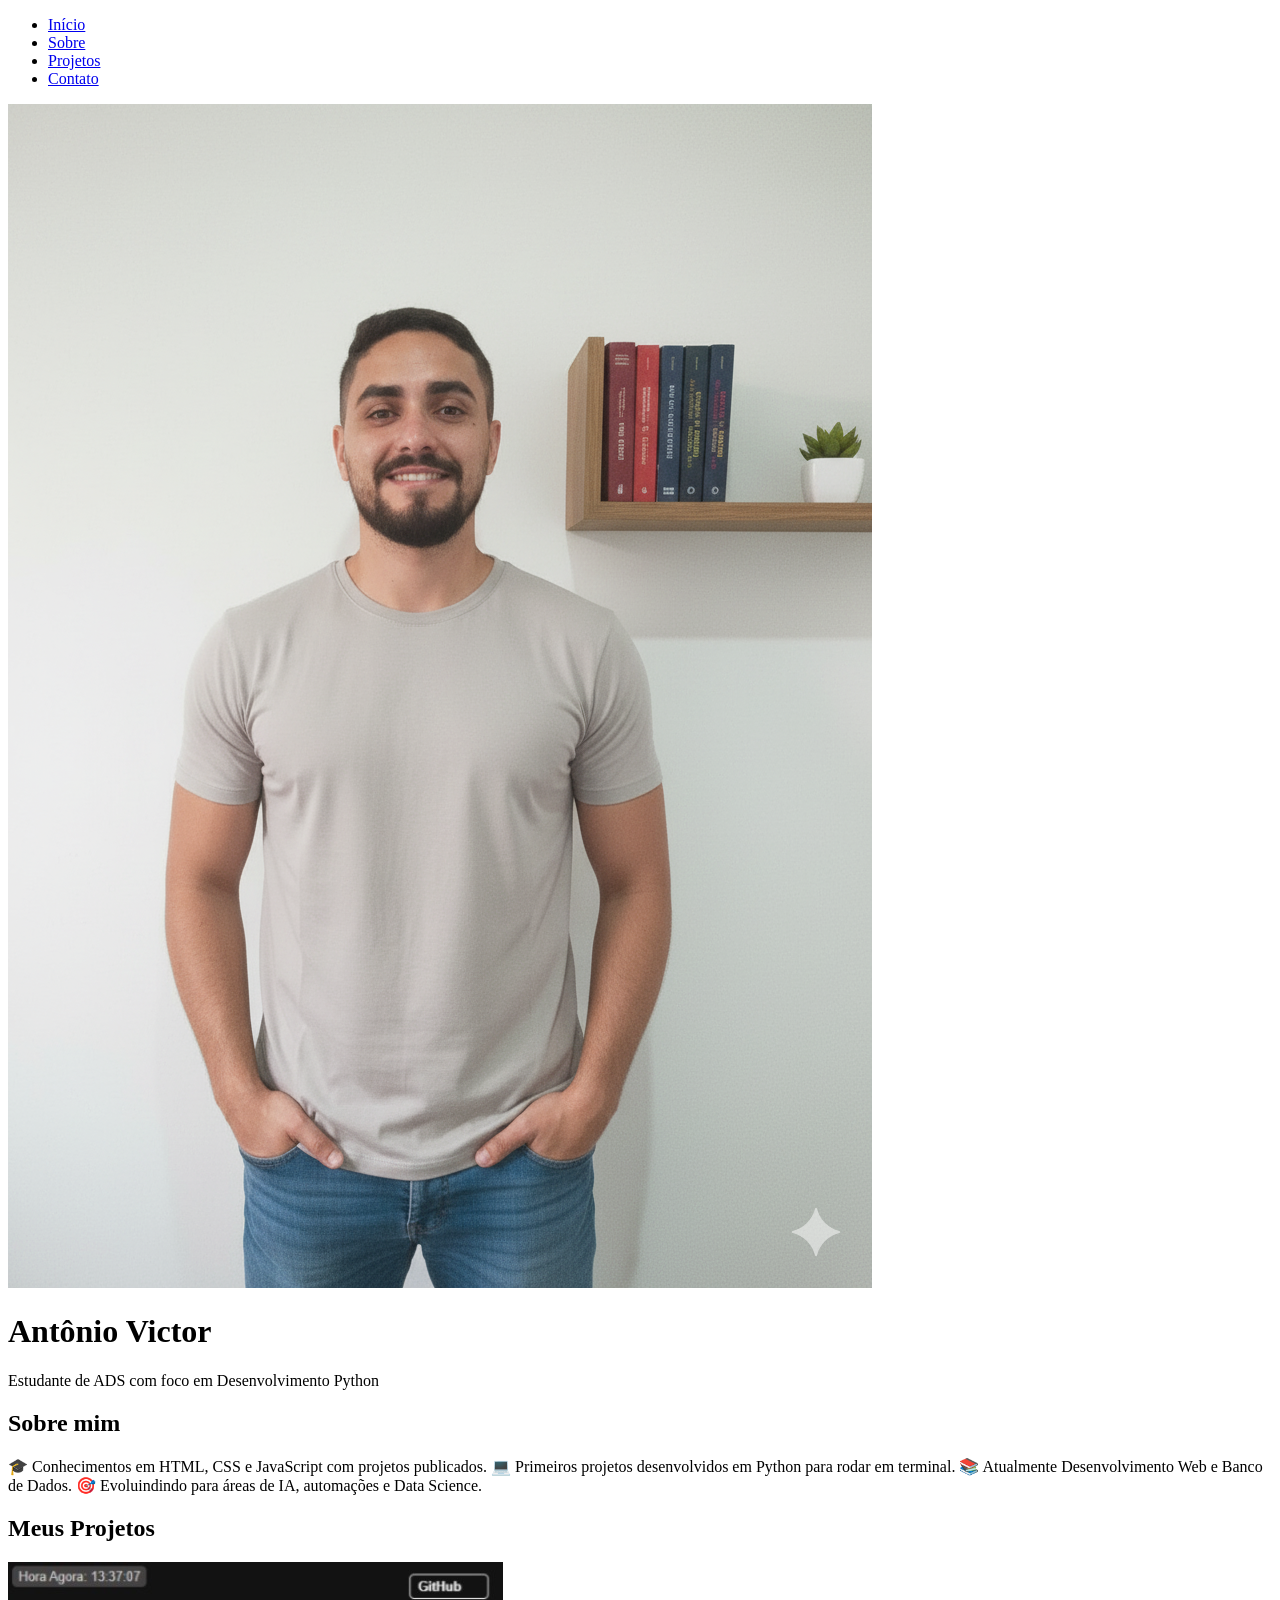
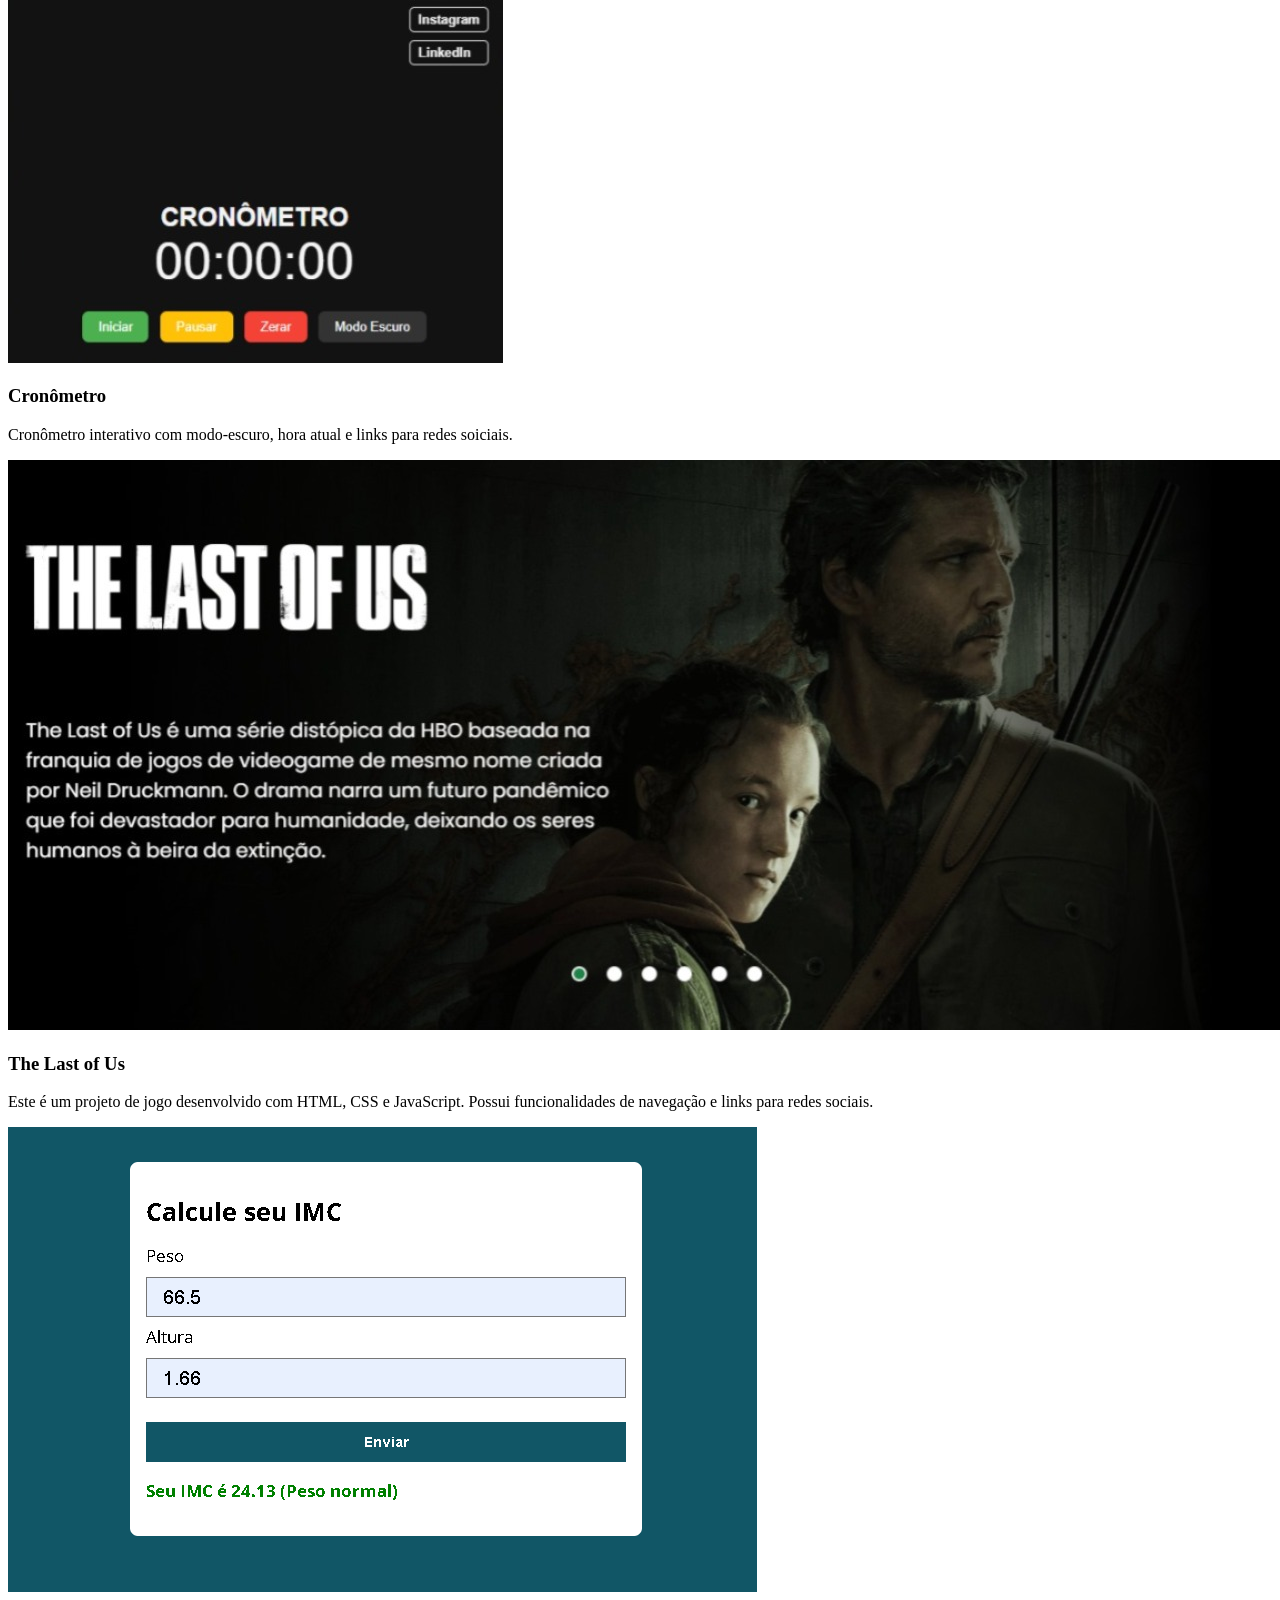
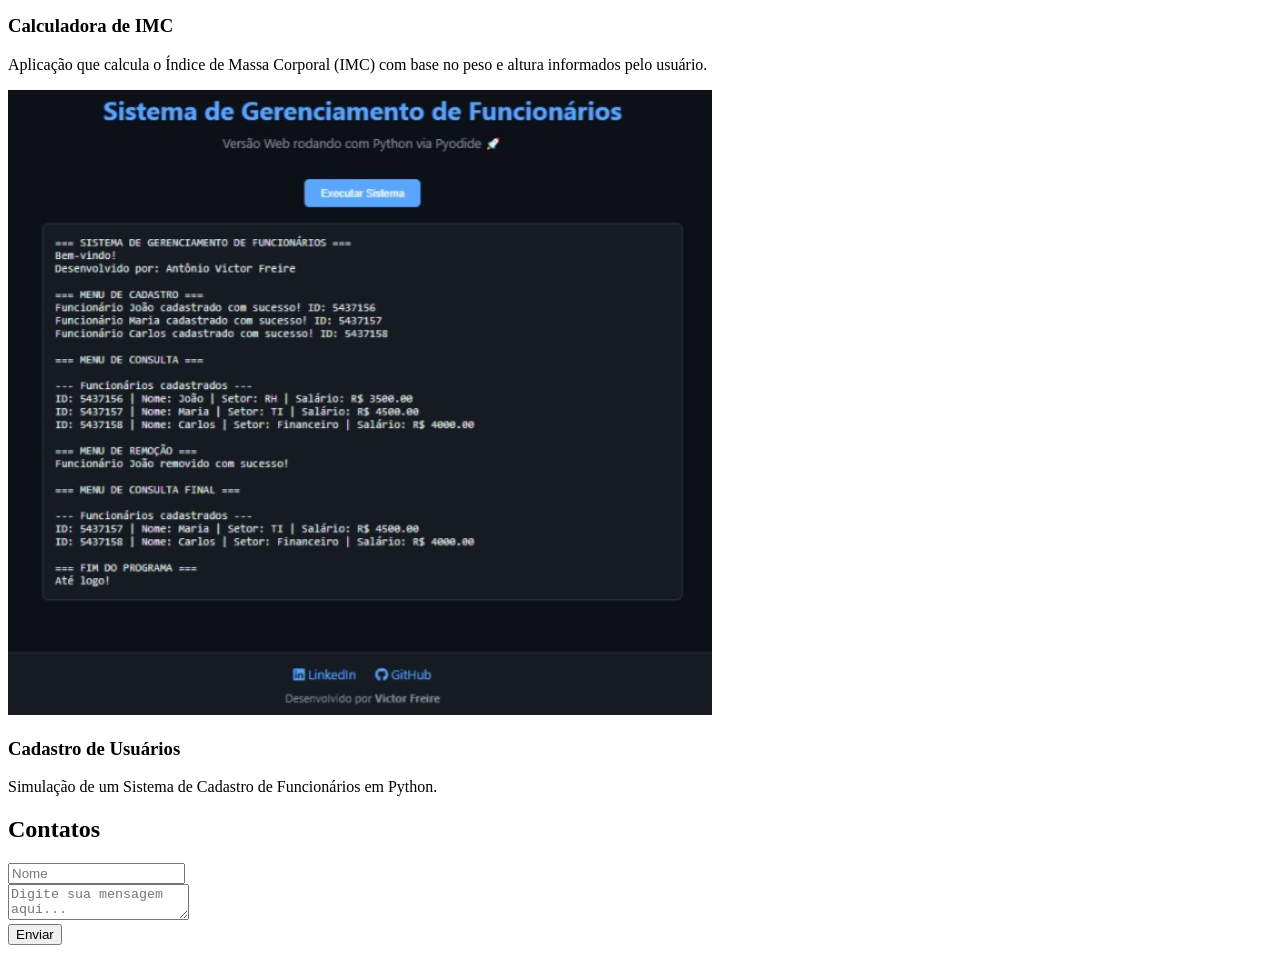
==== index.html @ 8ac2bdbf "feat: Portfólio - Trabalho - organização de pastas - salvando imagens - criando estrutura html" ====
<!DOCTYPE html>
<html lang="pt-br">
<head>
    <meta charset="UTF-8">
    <meta name="viewport" content="width=device-width, initial-scale=1.0">
    <title>Portfólio - Antônio Victor</title>
</head>
<body>
    <nav class="navegacao">
        <ul class="menu">
            <li>
                <a href="#inicio">Início</a>
            </li>
            <li>
                <a href="#sobre">Sobre</a>
            </li>
            <li>
                <a href="#projetos">Projetos</a>
            </li>
            <li>
                <a href="#contatos">Contato</a>
            </li>
        </ul>
    </nav>

    <main id="inicio" class="cabecalho">
        <div>
            <img src="./assets/img/foto_perfil.png" alt="Foto Perfil" class="foto-perfil">
            <h1>Antônio Victor</h1>
            <p>Estudante de ADS com foco em Desenvolvimento Python</p>
        </div>
    </main>

    <section id="sobre" class="sobre">
        <h2 class="sobre-titulo">Sobre mim</h2>
        <div class="sobre-caixa">
            <p class="sobre-paragrafo">
                🎓 Conhecimentos em HTML, CSS e JavaScript com projetos publicados.
                💻 Primeiros projetos desenvolvidos em Python para rodar em terminal.
                📚 Atualmente Desenvolvimento Web e Banco de Dados.
                🎯 Evoluindindo para áreas de IA, automações e Data Science.
            </p>
        </div>
    </section>

    <section id="projetos" class="projetos">
        <h2 class="projetos-titulo">Meus Projetos</h2>
        <div class="projetos-caixa">
            
            <div class="projetos-card">
                <img src="./assets/img/preview_cron.jpeg" alt="preview-cronometro" class="projetos-imagem">
                <h3 class="info-projetos">Cronômetro</h3>
                <p class="paragrafo-projetos">Cronômetro interativo com modo-escuro, hora atual e links para redes soiciais.
                </p>
            </div>
            
            <div class="projetos-card">
                <img src="./assets/img/preview_tlou.jpeg" alt="preview-tlou" class="projetos-imagem">
                <h3 class="info-projetos">The Last of Us</h3>
                <p class="paragrafo-projetos">Este é um projeto de jogo desenvolvido com HTML, CSS e JavaScript. Possui funcionalidades de navegação e links para redes sociais.</p>
            </div>
            
            <div class="projetos-card">
                <img src="./assets/img/preview_imc.png" alt="preview-calculadora" class="projetos-imagem">
                <h3 class="info-projetos">Calculadora de IMC</h3>
                <p class="paragrafo-projetos">Aplicação que calcula o Índice de Massa Corporal (IMC) com base no peso e altura informados pelo usuário.</p>
            </div>
            
            <div class="projetos-card">
                <img src="./assets/img/preview_cad.jpeg" alt="preview-cad" class="projetos-imagem">
                <h3 class="info-projetos">Cadastro de Usuários</h3>
                <p class="paragrafo-projetos">Simulação de um Sistema de Cadastro de Funcionários em Python.</p>
            </div>

        </div>

    </section>

    <section id="contatos" class="contatos">
        <h2 class="contatos-titulo">Contatos</h2>
        <form class="formulario-contato" id="formulario">
            <div>
                <input type="text" placeholder="Nome">
            </div>

            <div>
                <textarea name="" id="" placeholder="Digite sua mensagem aqui..."></textarea>
            </div>
            <button type="submit">Enviar</button>
        </form>
    </section>

    
</body>
</html>
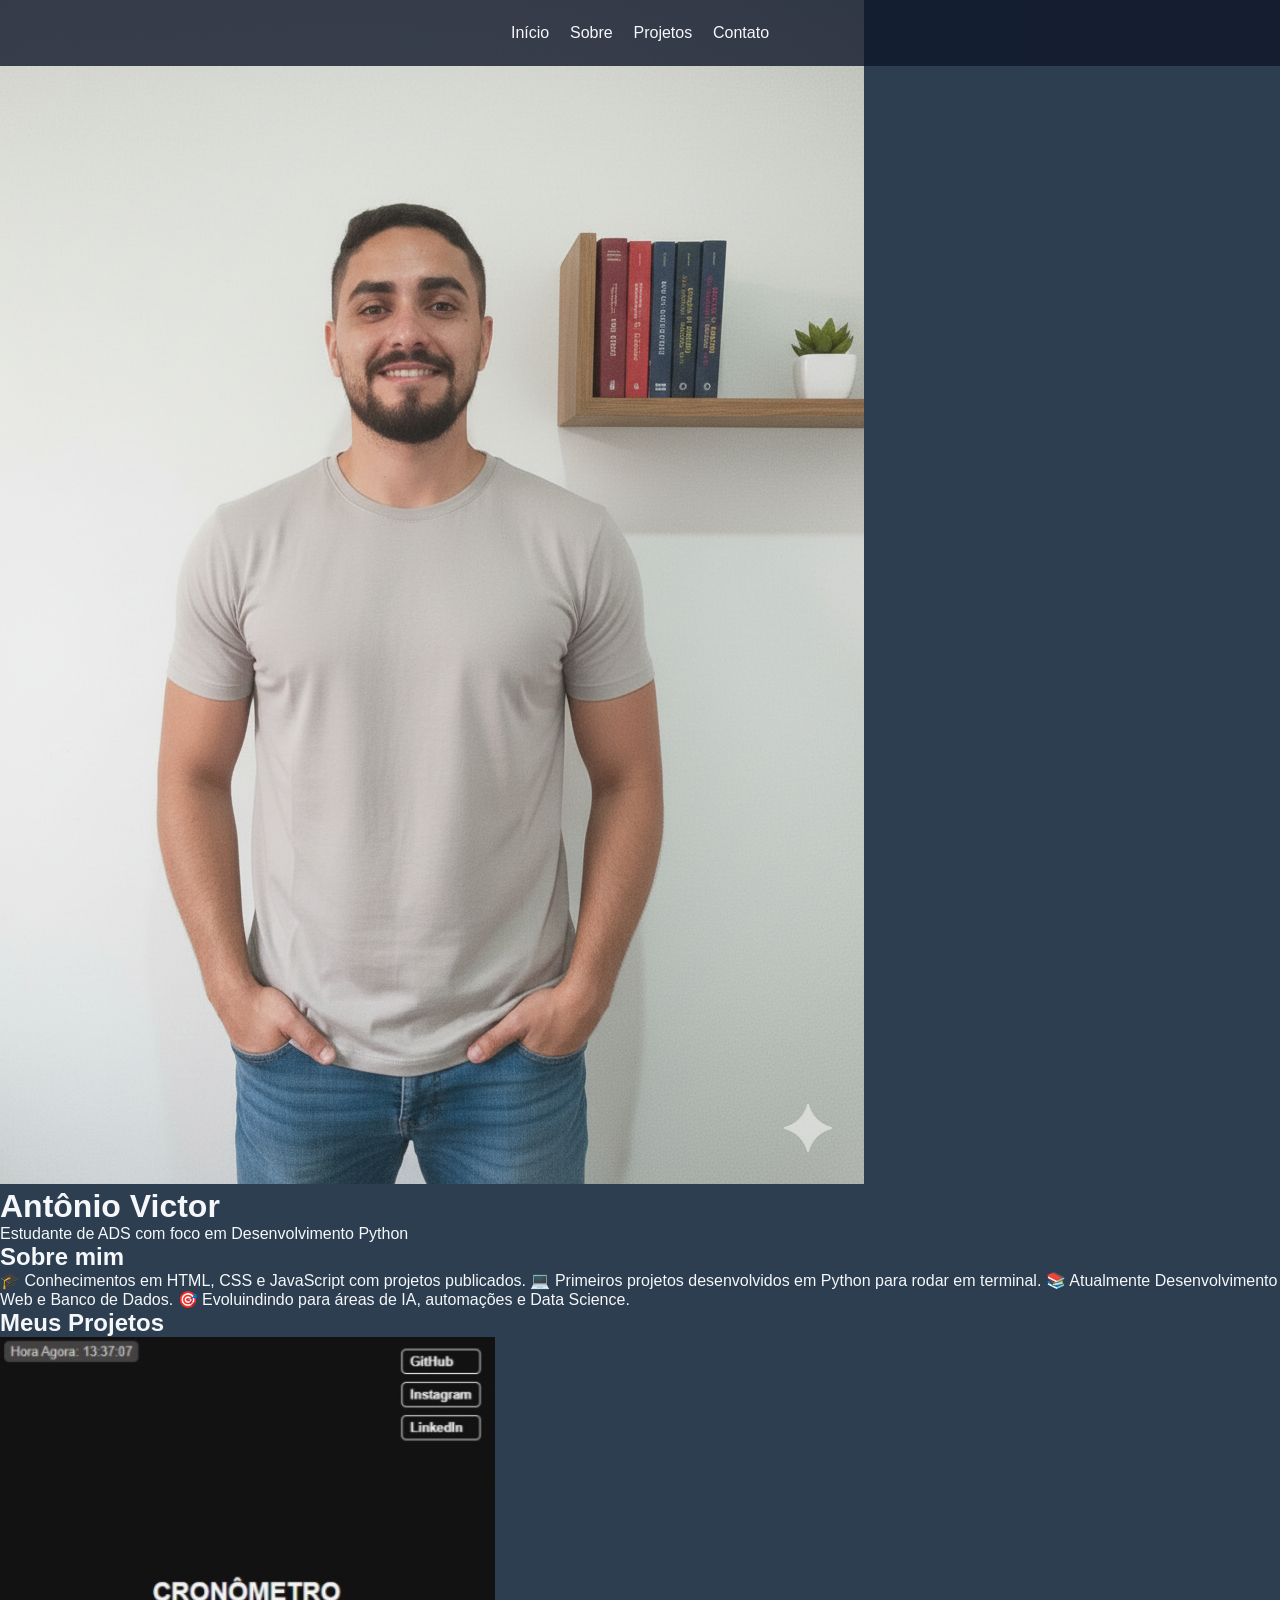
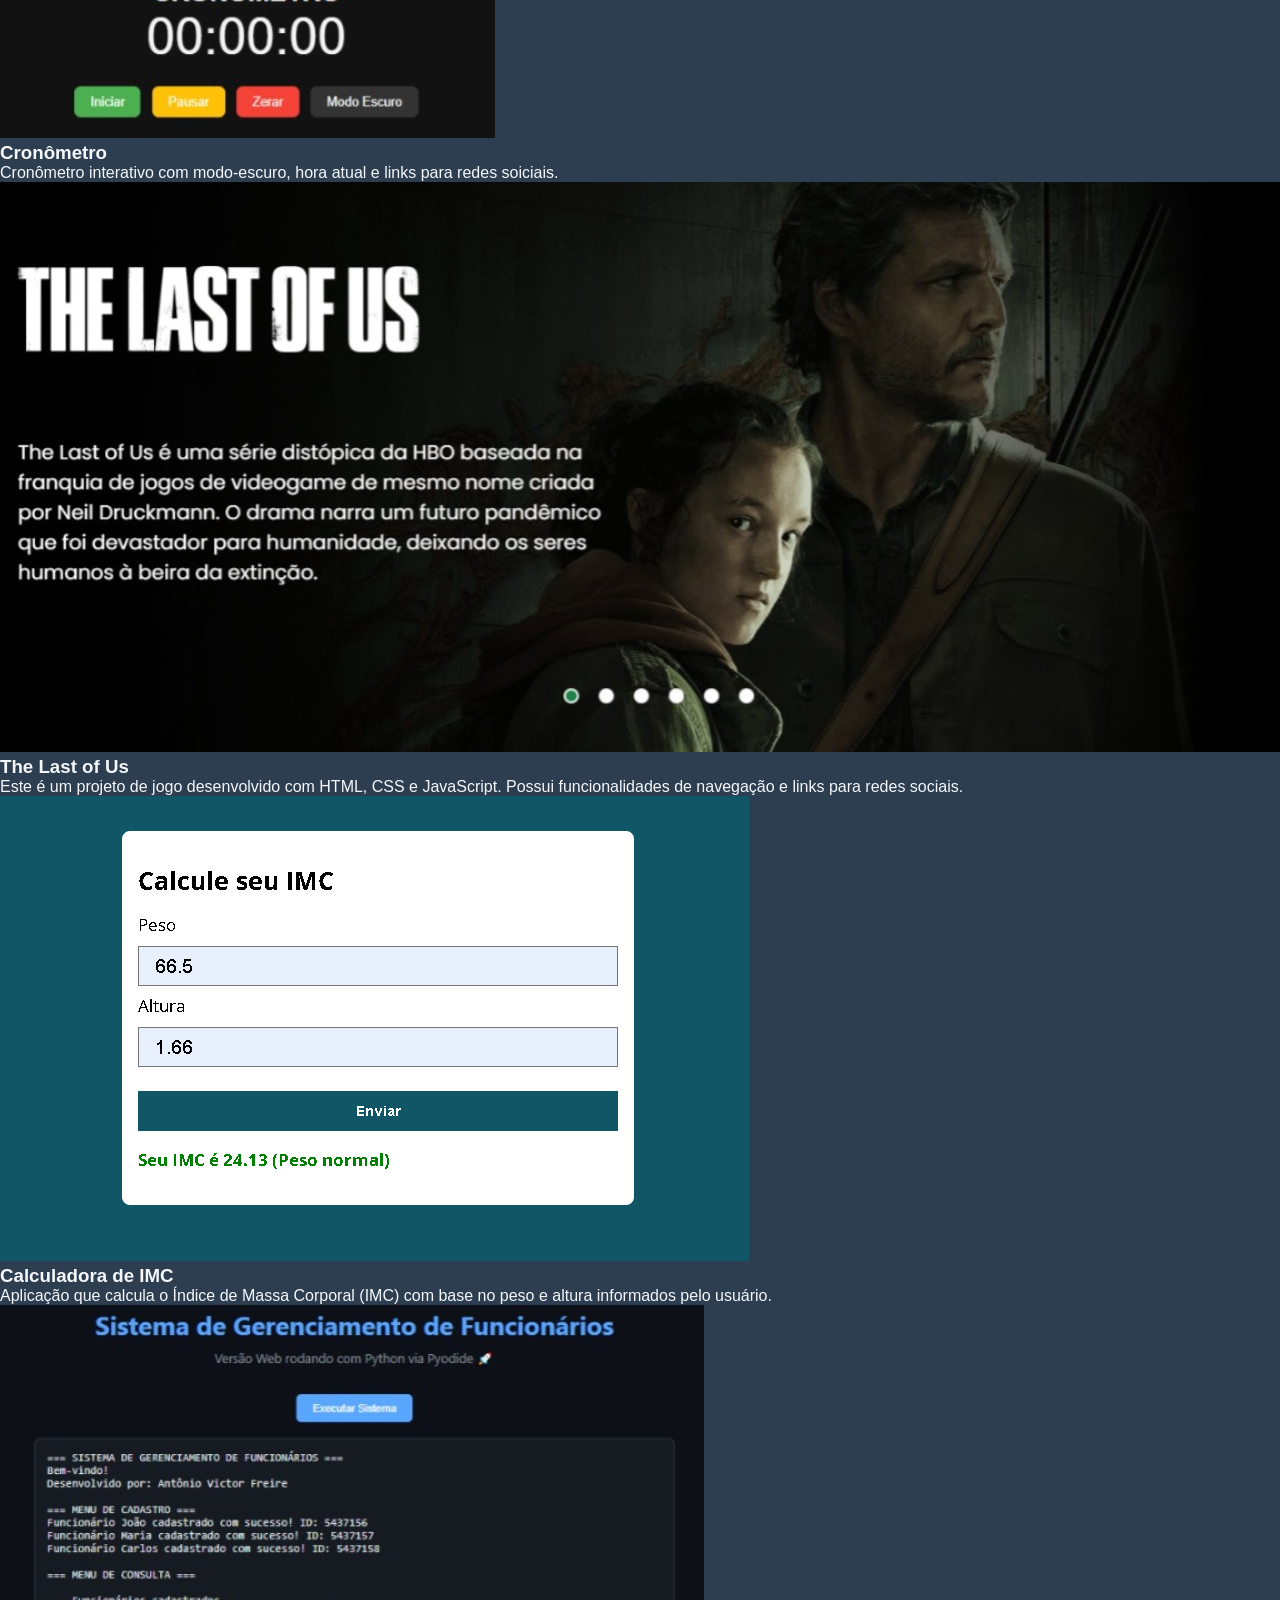
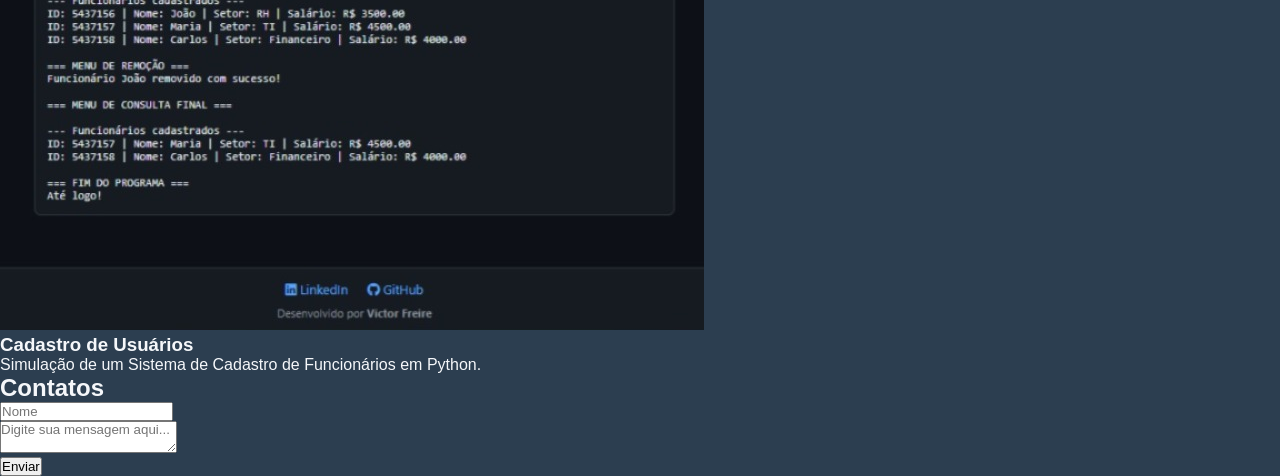
==== commit 5bcd9800: "feat: estilização - estilos html, body, menu, link-menu" ====
--- a/index.html
+++ b/index.html
@@ -3,22 +3,23 @@
 <head>
     <meta charset="UTF-8">
     <meta name="viewport" content="width=device-width, initial-scale=1.0">
+    <link rel="stylesheet" href="./assets/css/style.css">
     <title>Portfólio - Antônio Victor</title>
 </head>
 <body>
     <nav class="navegacao">
         <ul class="menu">
             <li>
-                <a href="#inicio">Início</a>
+                <a href="#inicio" class="menu-link">Início</a>
             </li>
             <li>
-                <a href="#sobre">Sobre</a>
+                <a href="#sobre" class="menu-link">Sobre</a>
             </li>
             <li>
-                <a href="#projetos">Projetos</a>
+                <a href="#projetos" class="menu-link">Projetos</a>
             </li>
             <li>
-                <a href="#contatos">Contato</a>
+                <a href="#contatos" class="menu-link">Contato</a>
             </li>
         </ul>
     </nav>
@@ -90,6 +91,6 @@
         </form>
     </section>
 
-    
+
 </body>
 </html>
--- a/assets/css/style.css
+++ b/assets/css/style.css
@@ -0,0 +1,63 @@
+*{
+  margin: 0;
+  padding: 0;
+  box-sizing: border-box;
+  font-family: 'Segoe UI', Tahoma, Geneva, Verdana, sans-serif;
+}
+
+html{
+  scroll-behavior: smooth;
+}
+
+:root {
+  --primeira: #4A90E2;     /* Azul sereno, transmite confiança e foco */
+  --secundaria: #50E3C2;   /* Verde água, leve e refrescante */
+  --escuro: #2C3E50;       /* Azul petróleo, firme e profundo */
+  --maisescuro: #1A252F;   /* Azul quase preto, para contraste forte */
+  --claro: #F5F7FA;        /* Cinza muito claro, limpo e suave */
+  --vidro: #FFFFFFCC;      /* Branco translúcido (efeito vidro) */
+}
+
+body {
+  background-color: var(--escuro);
+  color: var(--claro);
+}
+
+.navegacao {
+  position: fixed;
+  top: 0;
+  background: rgb(15, 23, 42, 0.8);
+  width: 100%;
+  z-index: 100;
+  padding: 1.5rem;
+}
+
+.menu{
+  display: flex;
+  list-style: none;
+  justify-content: center;
+  gap: 1.3rem;
+}
+
+.menu-link {
+  color: var(--claro);
+  text-decoration: none;
+  font-weight: 500;
+  position: relative;
+  padding: 0.5rem 0;
+}
+
+.menu-link::after{
+  content: '';
+  height: 2px;
+  width: 0;
+  position: absolute;
+  bottom: 0;
+  left: 0;
+  background: linear-gradient(90deg, var(--primeira), var(--secundaria));
+  transition: width 0.5s ease;
+}
+
+.menu-link:hover::after{
+  width: 100%;
+}
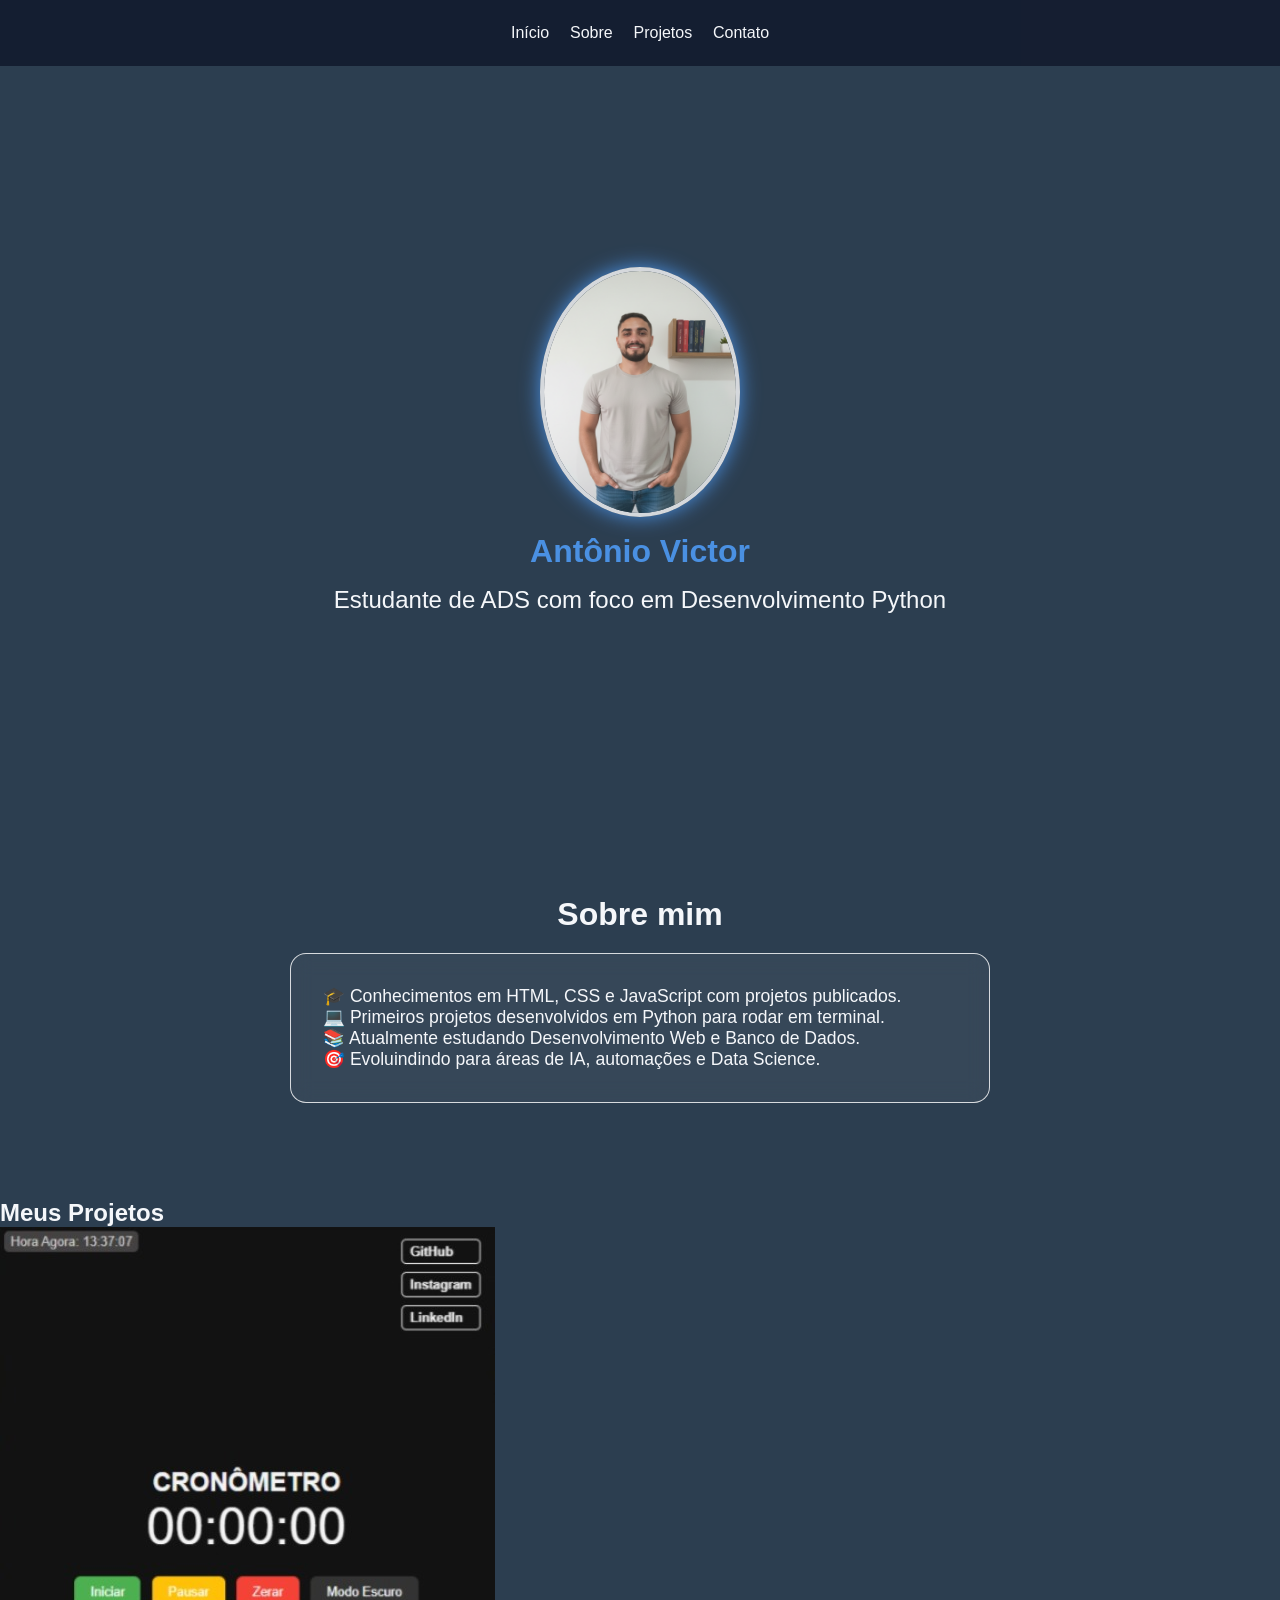
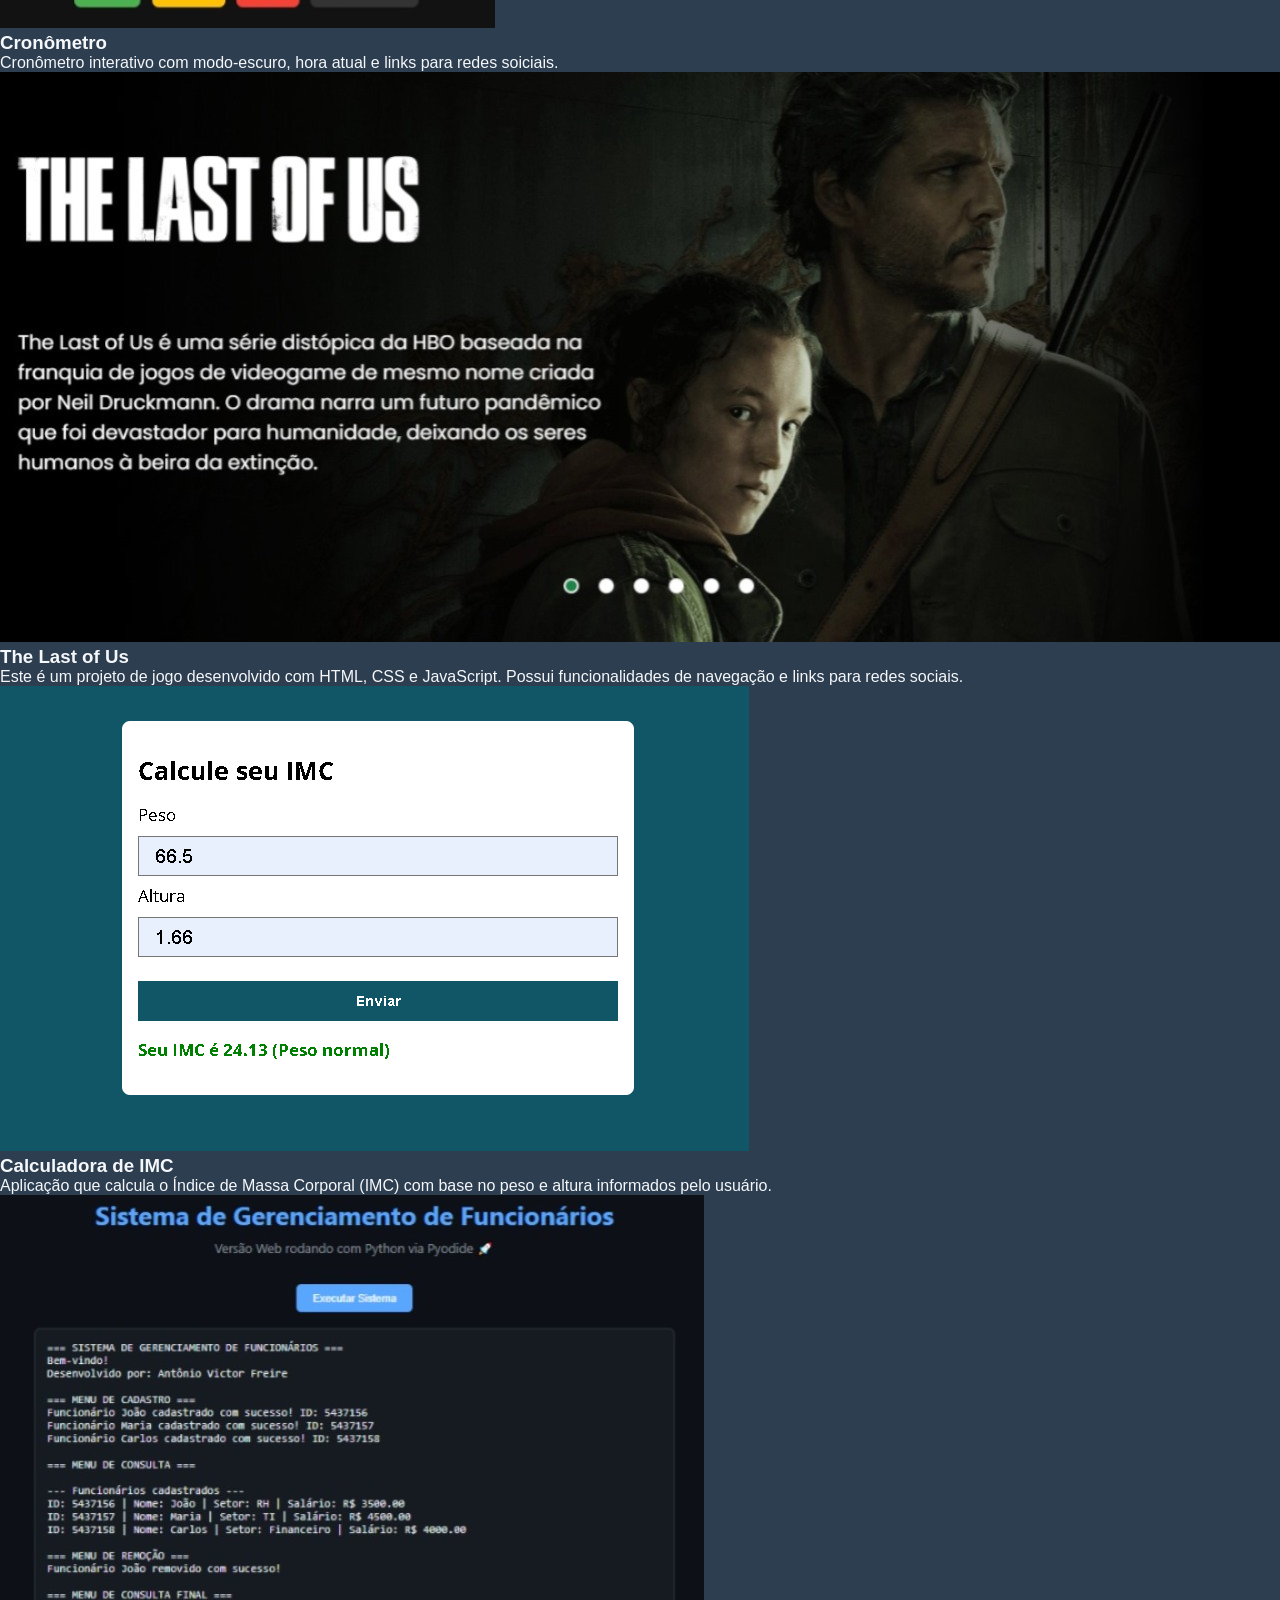
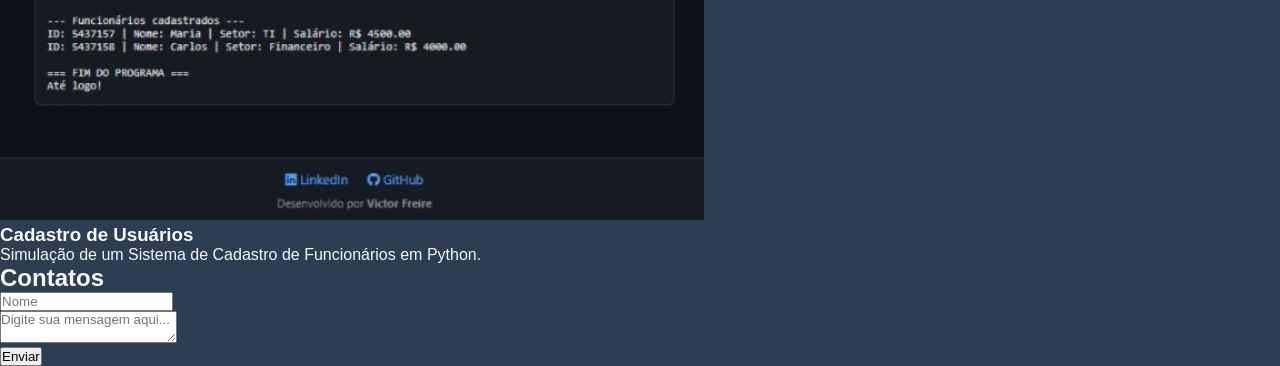
==== commit c0455adb: "feat: estilizando seção "Sobre" - img, subtítulo, paragrafo, caixa-parágrafo" ====
--- a/index.html
+++ b/index.html
@@ -25,20 +25,18 @@
     </nav>
 
     <main id="inicio" class="cabecalho">
-        <div>
             <img src="./assets/img/foto_perfil.png" alt="Foto Perfil" class="foto-perfil">
             <h1>Antônio Victor</h1>
-            <p>Estudante de ADS com foco em Desenvolvimento Python</p>
-        </div>
+            <p class="cabecalho-subtitulo">Estudante de ADS com foco em Desenvolvimento Python</p>
     </main>
 
     <section id="sobre" class="sobre">
         <h2 class="sobre-titulo">Sobre mim</h2>
         <div class="sobre-caixa">
             <p class="sobre-paragrafo">
-                🎓 Conhecimentos em HTML, CSS e JavaScript com projetos publicados.
-                💻 Primeiros projetos desenvolvidos em Python para rodar em terminal.
-                📚 Atualmente Desenvolvimento Web e Banco de Dados.
+                🎓 Conhecimentos em HTML, CSS e JavaScript com projetos publicados. <br>
+                💻 Primeiros projetos desenvolvidos em Python para rodar em terminal. <br>
+                📚 Atualmente estudando Desenvolvimento Web e Banco de Dados. <br>
                 🎯 Evoluindindo para áreas de IA, automações e Data Science.
             </p>
         </div>
--- a/assets/css/style.css
+++ b/assets/css/style.css
@@ -60,4 +60,60 @@
 
 .menu-link:hover::after{
   width: 100%;
+}
+
+.foto-perfil{
+  width: 200px;
+  height: 250px;
+  box-shadow: 0 0 20px var(--primeira);
+  border-radius: 50%;
+  border: 4px solid var(--vidro);
+}
+
+.cabecalho {
+  margin-top: 80px;
+  display: flex;
+  flex-direction: column;
+  align-items: center;
+  justify-content: center;
+  height: 80vh;
+  text-align: center;
+  gap: 1rem;
+}
+
+h1 {
+  font-size: 2rem;
+  color: var(--primeira);
+  font-weight: bold;
+}
+
+.cabecalho-subtitulo{
+  font-size: 1.5rem;
+  color: var(--claro);
+}
+
+.sobre{
+  padding: 6rem 2rem;
+}
+
+.sobre-titulo{
+  font-size: 2rem;
+  color: var(--claro);
+  text-align: center;
+  margin-bottom: 20px;
+}
+
+.sobre-caixa{
+  padding: 2rem;
+  max-width: 700px;
+  margin: 0 auto;
+  border-radius: 16px;
+  border: 1px solid var(--vidro);
+  backdrop-filter: blur(10px);
+  background-color: rgba(255, 255, 255, 0.05);
+}
+
+.sobre-paragrafo{
+  text-align: left;
+  font-size: 1.1rem;
 }
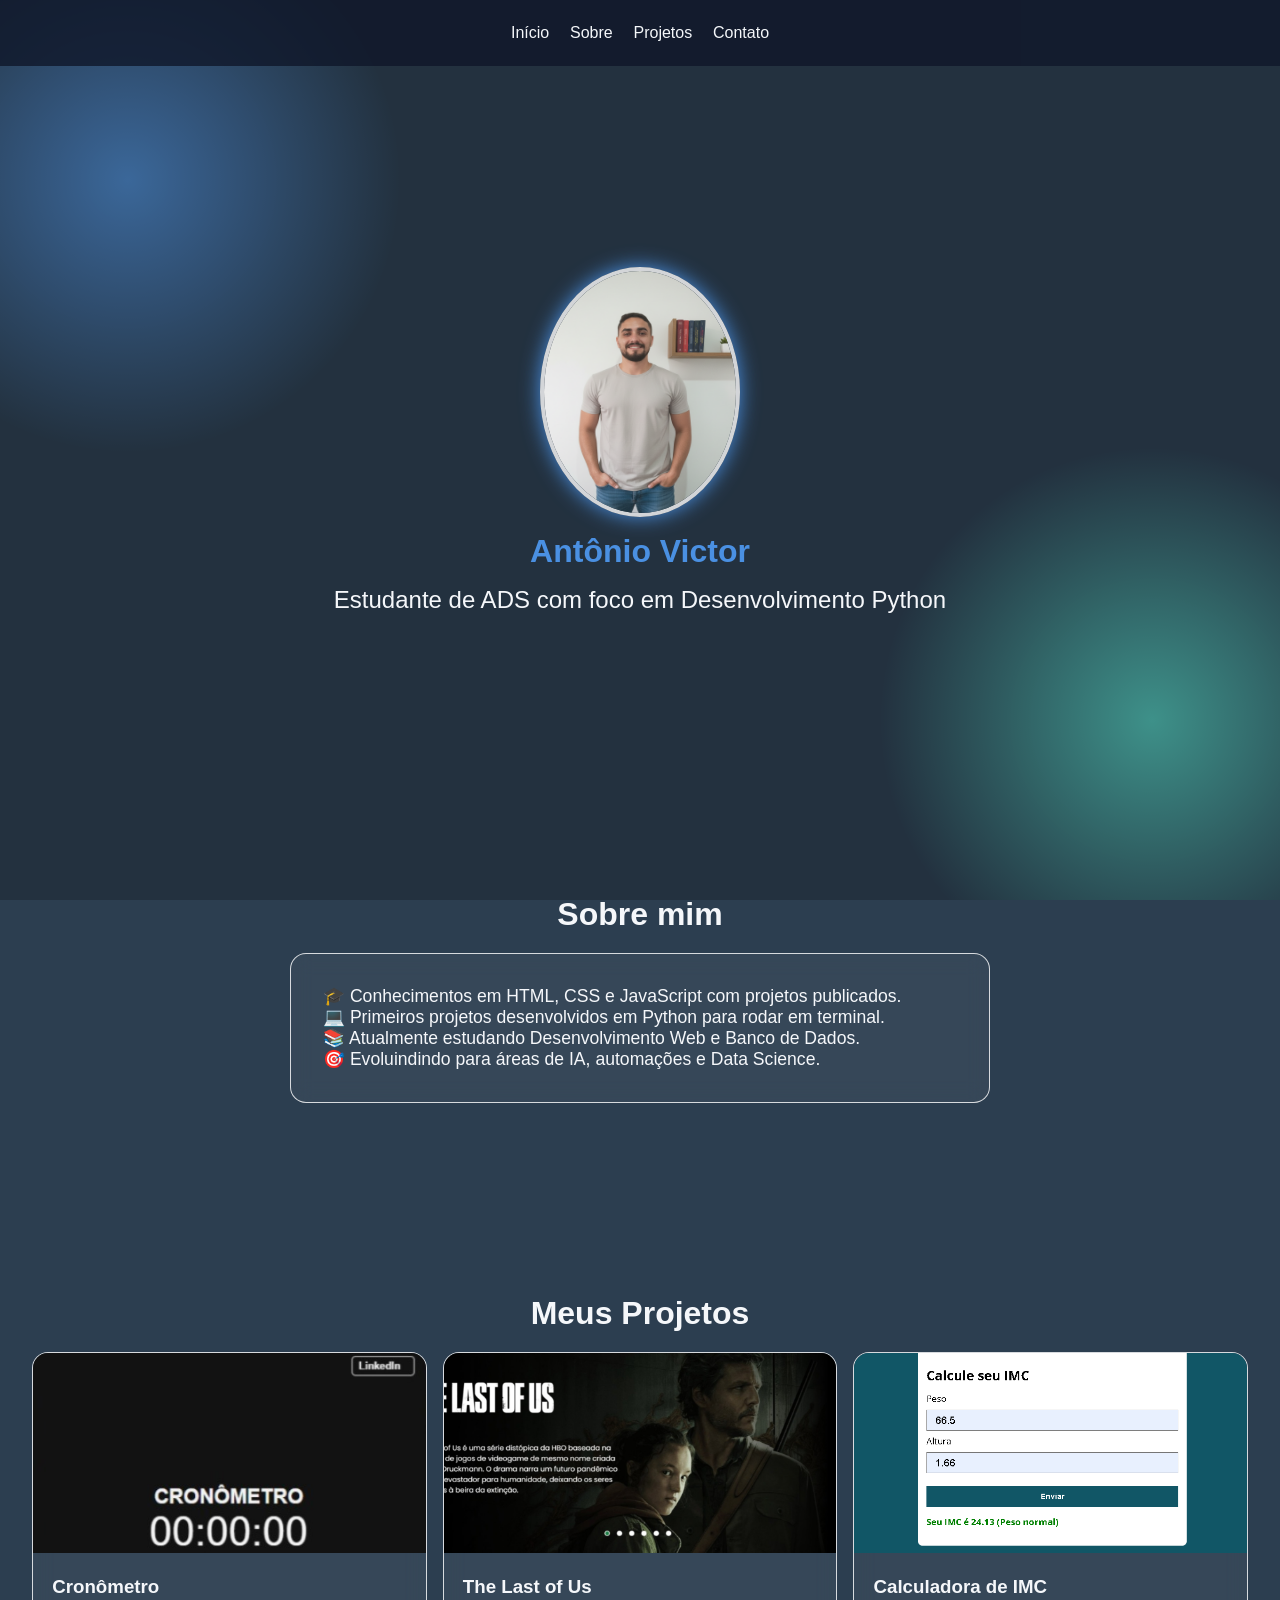
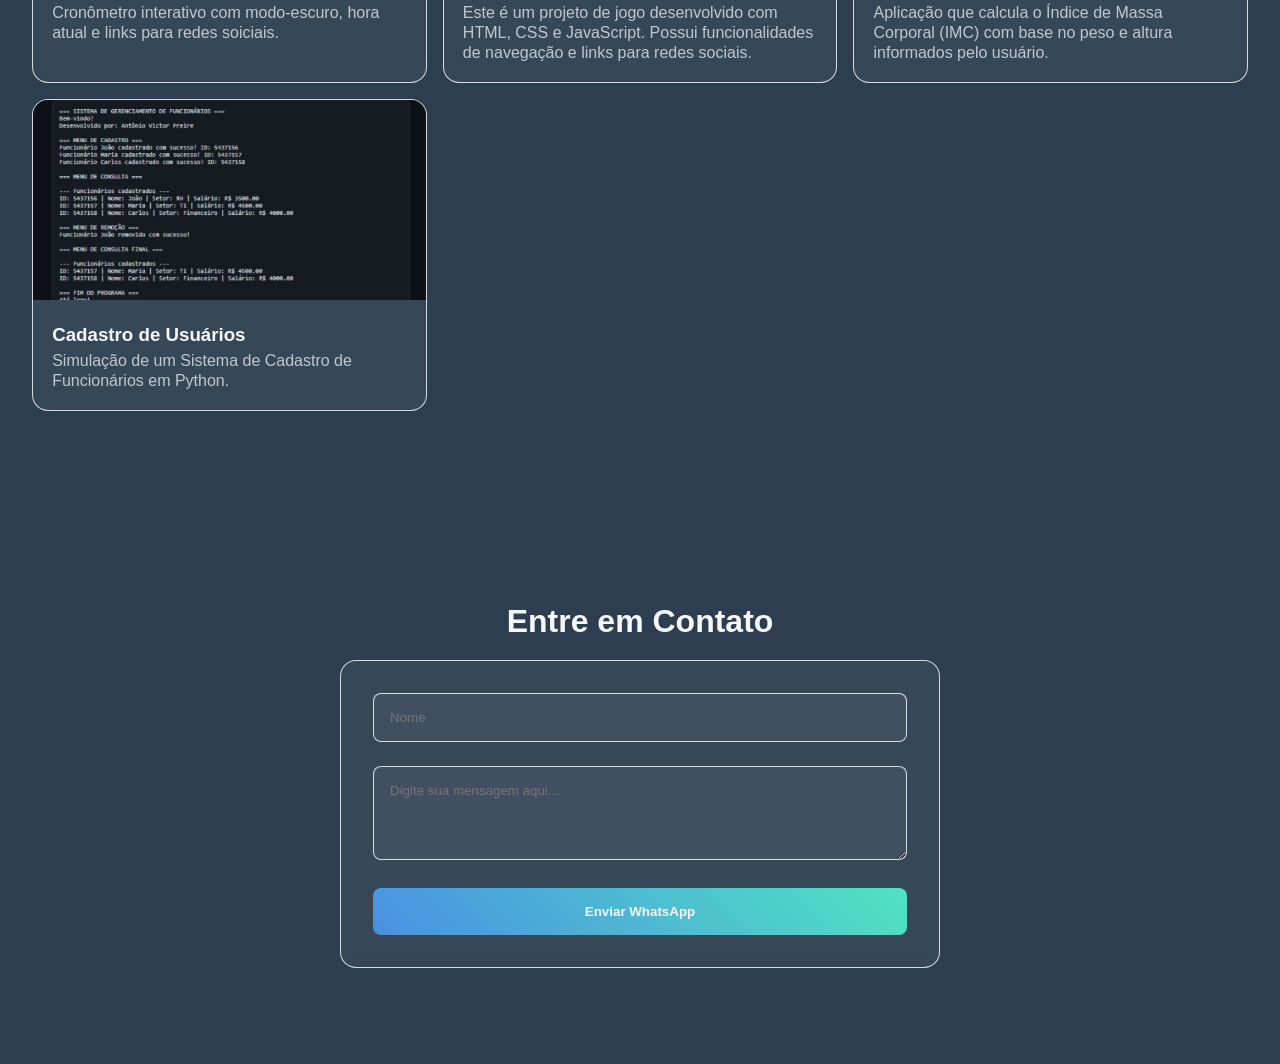
==== commit 62ad026c: "feat: finalizando JavaScript - função para envio da mensagem para whatsapp" ====
--- a/index.html
+++ b/index.html
@@ -1,94 +1,176 @@
-<!DOCTYPE html>
+<!doctype html>
 <html lang="pt-br">
-<head>
-    <meta charset="UTF-8">
-    <meta name="viewport" content="width=device-width, initial-scale=1.0">
-    <link rel="stylesheet" href="./assets/css/style.css">
+  <head>
+    <meta charset="UTF-8" />
+    <meta name="viewport" content="width=device-width, initial-scale=1.0" />
+    <link rel="stylesheet" href="./assets/css/style.css" />
     <title>Portfólio - Antônio Victor</title>
-</head>
-<body>
+  </head>
+  <body>
+    <div class="particulas"></div>
+
     <nav class="navegacao">
-        <ul class="menu">
-            <li>
-                <a href="#inicio" class="menu-link">Início</a>
-            </li>
-            <li>
-                <a href="#sobre" class="menu-link">Sobre</a>
-            </li>
-            <li>
-                <a href="#projetos" class="menu-link">Projetos</a>
-            </li>
-            <li>
-                <a href="#contatos" class="menu-link">Contato</a>
-            </li>
-        </ul>
+      <ul class="menu">
+        <li>
+          <a href="#inicio" class="menu-link">Início</a>
+        </li>
+        <li>
+          <a href="#sobre" class="menu-link">Sobre</a>
+        </li>
+        <li>
+          <a href="#projetos" class="menu-link">Projetos</a>
+        </li>
+        <li>
+          <a href="#contatos" class="menu-link">Contato</a>
+        </li>
+      </ul>
     </nav>
 
     <main id="inicio" class="cabecalho">
-            <img src="./assets/img/foto_perfil.png" alt="Foto Perfil" class="foto-perfil">
-            <h1>Antônio Victor</h1>
-            <p class="cabecalho-subtitulo">Estudante de ADS com foco em Desenvolvimento Python</p>
+      <img
+        src="./assets/img/foto_perfil.png"
+        alt="Foto Perfil"
+        class="foto-perfil"
+      />
+      <h1>Antônio Victor</h1>
+      <p class="cabecalho-subtitulo">
+        Estudante de ADS com foco em Desenvolvimento Python
+      </p>
     </main>
 
     <section id="sobre" class="sobre">
-        <h2 class="sobre-titulo">Sobre mim</h2>
-        <div class="sobre-caixa">
-            <p class="sobre-paragrafo">
-                🎓 Conhecimentos em HTML, CSS e JavaScript com projetos publicados. <br>
-                💻 Primeiros projetos desenvolvidos em Python para rodar em terminal. <br>
-                📚 Atualmente estudando Desenvolvimento Web e Banco de Dados. <br>
-                🎯 Evoluindindo para áreas de IA, automações e Data Science.
-            </p>
-        </div>
+      <h2 class="sobre-titulo">Sobre mim</h2>
+      <div class="sobre-caixa">
+        <p class="sobre-paragrafo">
+          🎓 Conhecimentos em HTML, CSS e JavaScript com projetos publicados.
+          <br />
+          💻 Primeiros projetos desenvolvidos em Python para rodar em terminal.
+          <br />
+          📚 Atualmente estudando Desenvolvimento Web e Banco de Dados. <br />
+          🎯 Evoluindindo para áreas de IA, automações e Data Science.
+        </p>
+      </div>
     </section>
 
+    <!-- <a href="https://victorfreireavfs.github.io/projeto-cronometro/" target="_blank" rel="noopener noreferrer"></a> -->
+
     <section id="projetos" class="projetos">
-        <h2 class="projetos-titulo">Meus Projetos</h2>
-        <div class="projetos-caixa">
-            
-            <div class="projetos-card">
-                <img src="./assets/img/preview_cron.jpeg" alt="preview-cronometro" class="projetos-imagem">
-                <h3 class="info-projetos">Cronômetro</h3>
-                <p class="paragrafo-projetos">Cronômetro interativo com modo-escuro, hora atual e links para redes soiciais.
-                </p>
+      <h2 class="projetos-titulo">Meus Projetos</h2>
+      <div class="projetos-caixa">
+        <div class="projetos-card">
+          <a
+            href="https://github.com/victorfreireavfs/projeto-cronometro"
+            target="_blank"
+            rel="noopener noreferrer"
+            class="link-projeto"
+          >
+            <img
+              src="./assets/img/preview_cron.jpeg"
+              alt="preview-cronometro"
+              class="projetos-imagem"
+            />
+
+            <div class="caixa-textos-projeto">
+              <h3 class="info-projetos">Cronômetro</h3>
+              <p class="paragrafo-projetos">
+                Cronômetro interativo com modo-escuro, hora atual e links para
+                redes soiciais.
+              </p>
             </div>
-            
-            <div class="projetos-card">
-                <img src="./assets/img/preview_tlou.jpeg" alt="preview-tlou" class="projetos-imagem">
-                <h3 class="info-projetos">The Last of Us</h3>
-                <p class="paragrafo-projetos">Este é um projeto de jogo desenvolvido com HTML, CSS e JavaScript. Possui funcionalidades de navegação e links para redes sociais.</p>
-            </div>
-            
-            <div class="projetos-card">
-                <img src="./assets/img/preview_imc.png" alt="preview-calculadora" class="projetos-imagem">
-                <h3 class="info-projetos">Calculadora de IMC</h3>
-                <p class="paragrafo-projetos">Aplicação que calcula o Índice de Massa Corporal (IMC) com base no peso e altura informados pelo usuário.</p>
-            </div>
-            
-            <div class="projetos-card">
-                <img src="./assets/img/preview_cad.jpeg" alt="preview-cad" class="projetos-imagem">
-                <h3 class="info-projetos">Cadastro de Usuários</h3>
-                <p class="paragrafo-projetos">Simulação de um Sistema de Cadastro de Funcionários em Python.</p>
-            </div>
-
+          </a>
         </div>
 
+        <div class="projetos-card">
+          <a
+            href="https://github.com/victorfreireavfs/projeto-the-last-of-us"
+            target="_blank"
+            rel="noopener noreferrer"
+            class="link-projeto"
+          >
+            <img
+              src="./assets/img/preview_tlou.jpeg"
+              alt="preview-tlou"
+              class="projetos-imagem"
+            />
+            <div class="caixa-textos-projeto">
+              <h3 class="info-projetos">The Last of Us</h3>
+              <p class="paragrafo-projetos">
+                Este é um projeto de jogo desenvolvido com HTML, CSS e
+                JavaScript. Possui funcionalidades de navegação e links para
+                redes sociais.
+              </p>
+            </div>
+          </a>
+        </div>
+
+        <div class="projetos-card">
+          <a
+            href="https://github.com/victorfreireavfs/projeto-calculadora-imc?tab=readme-ov-file"
+            target="_blank"
+            rel="noopener noreferrer"
+            class="link-projeto"
+          >
+            <img
+              src="./assets/img/preview_imc.png"
+              alt="preview-calculadora"
+              class="projetos-imagem"
+            />
+            <div class="caixa-textos-projeto">
+              <h3 class="info-projetos">Calculadora de IMC</h3>
+              <p class="paragrafo-projetos">
+                Aplicação que calcula o Índice de Massa Corporal (IMC) com base
+                no peso e altura informados pelo usuário.
+              </p>
+            </div>
+          </a>
+        </div>
+
+        <div class="projetos-card">
+          <a
+            href="https://github.com/victorfreireavfs/projeto_cadastro_funcionarios"
+            target="_blank"
+            rel="noopener noreferrer"
+            class="link-projeto"
+          >
+            <img
+              src="./assets/img/preview_cad.jpeg"
+              alt="preview-cad"
+              class="projetos-imagem"
+            />
+            <div class="caixa-textos-projeto">
+              <h3 class="info-projetos">Cadastro de Usuários</h3>
+              <p class="paragrafo-projetos">
+                Simulação de um Sistema de Cadastro de Funcionários em Python.
+              </p>
+            </div>
+          </a>
+        </div>
+      </div>
     </section>
 
     <section id="contatos" class="contatos">
-        <h2 class="contatos-titulo">Contatos</h2>
-        <form class="formulario-contato" id="formulario">
-            <div>
-                <input type="text" placeholder="Nome">
-            </div>
+      <h2 class="contatos-titulo">Entre em Contato</h2>
+      <form
+        class="formulario-contato"
+        id="formulario"
+        onsubmit="enviarWhats(event)"
+      >
+        <div class="grupo-form">
+          <input placeholder="Nome" class="campo-form" id="nome" />
+        </div>
 
-            <div>
-                <textarea name="" id="" placeholder="Digite sua mensagem aqui..."></textarea>
-            </div>
-            <button type="submit">Enviar</button>
-        </form>
+        <div class="grupo-form">
+          <textarea
+            class="campo-form"
+            placeholder="Digite sua mensagem aqui..."
+            id="mensagem"
+            rows="4"
+          ></textarea>
+        </div>
+
+        <button type="submit" class="botao-form">Enviar WhatsApp</button>
+      </form>
     </section>
-
-
-</body>
-</html>+    <script src="./assets/js/script.js"></script>
+  </body>
+</html>
--- a/assets/css/style.css
+++ b/assets/css/style.css
@@ -1,21 +1,21 @@
-*{
+* {
   margin: 0;
   padding: 0;
   box-sizing: border-box;
-  font-family: 'Segoe UI', Tahoma, Geneva, Verdana, sans-serif;
-}
-
-html{
+  font-family: "Segoe UI", Tahoma, Geneva, Verdana, sans-serif;
+}
+
+:root {
+  --primaria: #4a90e2; /* Azul sereno, transmite confiança e foco */
+  --secundaria: #50e3c2; /* Verde água, leve e refrescante */
+  --escuro: #2c3e50; /* Azul petróleo, firme e profundo */
+  --maisescuro: #1a252f; /* Azul quase preto, para contraste forte */
+  --claro: #f5f7fa; /* Cinza muito claro, limpo e suave */
+  --vidro: #ffffffcc; /* Branco translúcido (efeito vidro) */
+}
+
+html {
   scroll-behavior: smooth;
-}
-
-:root {
-  --primeira: #4A90E2;     /* Azul sereno, transmite confiança e foco */
-  --secundaria: #50E3C2;   /* Verde água, leve e refrescante */
-  --escuro: #2C3E50;       /* Azul petróleo, firme e profundo */
-  --maisescuro: #1A252F;   /* Azul quase preto, para contraste forte */
-  --claro: #F5F7FA;        /* Cinza muito claro, limpo e suave */
-  --vidro: #FFFFFFCC;      /* Branco translúcido (efeito vidro) */
 }
 
 body {
@@ -23,6 +23,18 @@
   color: var(--claro);
 }
 
+h1 {
+  font-size: 2rem;
+  color: var(--primaria);
+  font-weight: bold;
+}
+
+a {
+  text-decoration: none;
+  color: inherit;
+}
+
+/* Menu Navegação */
 .navegacao {
   position: fixed;
   top: 0;
@@ -32,7 +44,7 @@
   padding: 1.5rem;
 }
 
-.menu{
+.menu {
   display: flex;
   list-style: none;
   justify-content: center;
@@ -47,29 +59,32 @@
   padding: 0.5rem 0;
 }
 
-.menu-link::after{
-  content: '';
+.menu-link::after {
+  content: "";
   height: 2px;
   width: 0;
   position: absolute;
   bottom: 0;
   left: 0;
-  background: linear-gradient(90deg, var(--primeira), var(--secundaria));
+  background: linear-gradient(90deg, var(--primaria), var(--secundaria));
   transition: width 0.5s ease;
 }
 
-.menu-link:hover::after{
-  width: 100%;
-}
-
-.foto-perfil{
+.menu-link:hover::after {
+  width: 100%;
+}
+
+/* Foto Perfil */
+.foto-perfil {
   width: 200px;
   height: 250px;
-  box-shadow: 0 0 20px var(--primeira);
+  box-shadow: 0 0 20px var(--primaria);
   border-radius: 50%;
   border: 4px solid var(--vidro);
-}
-
+  animation: flutuar 3s ease-in-out infinite;
+}
+
+/* Cabeçalho */
 .cabecalho {
   margin-top: 80px;
   display: flex;
@@ -81,39 +96,169 @@
   gap: 1rem;
 }
 
-h1 {
-  font-size: 2rem;
-  color: var(--primeira);
-  font-weight: bold;
-}
-
-.cabecalho-subtitulo{
+.cabecalho-subtitulo {
   font-size: 1.5rem;
   color: var(--claro);
 }
 
-.sobre{
+/* Seção Sobre */
+.sobre {
   padding: 6rem 2rem;
 }
 
-.sobre-titulo{
+.sobre-titulo {
   font-size: 2rem;
   color: var(--claro);
   text-align: center;
   margin-bottom: 20px;
 }
 
-.sobre-caixa{
+.sobre-caixa {
   padding: 2rem;
   max-width: 700px;
   margin: 0 auto;
   border-radius: 16px;
   border: 1px solid var(--vidro);
   backdrop-filter: blur(10px);
-  background-color: rgba(255, 255, 255, 0.05);
-}
-
-.sobre-paragrafo{
+  background: rgba(255, 255, 255, 0.05);
+}
+
+.sobre-paragrafo {
   text-align: left;
   font-size: 1.1rem;
-}+}
+
+/* Seção Projetos */
+.projetos {
+  padding: 6rem 2rem;
+}
+
+.projetos-caixa {
+  display: grid;
+  grid-template-columns: repeat(auto-fit, minmax(300px, 1fr));
+  gap: 1rem;
+  margin: 0 auto;
+}
+
+.projetos-card {
+  background: rgba(255, 255, 255, 0.05);
+  border-radius: 16px;
+  backdrop-filter: blur(10px);
+  border: 1px solid var(--vidro);
+  overflow: hidden;
+}
+
+.projetos-titulo {
+  text-align: center;
+  font-size: 2rem;
+  margin-bottom: 20px;
+}
+
+.projetos-card:hover {
+  box-shadow: 0px 10px 20px rgba(79, 70, 220, 0.2);
+  transform: translateY(-10px) scale(1.05);
+  transition: all 0.5s ease;
+  cursor: pointer;
+}
+
+.projetos-imagem {
+  height: 200px;
+  width: 100%;
+  object-fit: cover;
+}
+
+.caixa-textos-projeto {
+  padding: 1.2rem;
+}
+
+.paragrafo-projetos {
+  color: rgba(226, 232, 240, 0.8);
+  line-height: 1.25rem;
+}
+
+.info-projetos {
+  margin-bottom: 5px;
+}
+
+/* Seção Contato */
+.contatos {
+  padding: 6rem 2rem;
+}
+
+.contatos-titulo {
+  text-align: center;
+  font-size: 2rem;
+  margin-bottom: 20px;
+}
+
+.formulario-contato {
+  max-width: 600px;
+  margin: 0 auto;
+  background: rgba(255, 255, 255, 0.05);
+  backdrop-filter: blur(5px);
+  padding: 2rem;
+  border: 1px solid var(--vidro);
+  border-radius: 16px;
+}
+
+.grupo-form {
+  margin-bottom: 1.5rem;
+}
+
+.campo-form {
+  width: 100%;
+  padding: 1rem;
+  background: rgba(255, 255, 255, 0.05);
+  border-radius: 8px;
+  color: var(--claro);
+  border: 1px solid var(--vidro);
+  outline: none;
+}
+
+.campo-form:focus {
+  border-color: var(--secundaria);
+  box-shadow: 0 0 10px rgba(79, 70, 229, 0.3);
+}
+
+.botao-form {
+  color: var(--claro);
+  background: linear-gradient(45deg, var(--primaria), var(--secundaria));
+  padding: 1rem 2rem;
+  border: none;
+  border-radius: 8px;
+  cursor: pointer;
+  font-weight: bold;
+  width: 100%;
+  transition: all 0.5s ease;
+}
+
+.botao-form:hover {
+  transform: translateY(-4px);
+  background: linear-gradient(45deg, var(--secundaria), var(--primaria));
+  box-shadow: 0 0 15px rgba(79, 70, 229, 0.5);
+}
+
+.particulas {
+  position: fixed;
+  top: 0;
+  left: 0;
+  width: 100%;
+  height: 100%;
+  pointer-events: none;
+  z-index: -1;
+  opacity: 0.5;
+  background:
+    radial-gradient(circle at 10% 20%, var(--primaria) 0%, transparent 20%),
+    radial-gradient(circle at 90% 80%, var(--secundaria) 0%, transparent 20%),
+    var(--maisescuro);
+}
+
+@keyframes flutuar {
+  0%,
+  100% {
+    transform: translateY(0);
+  }
+  50% {
+    transform: translateY(-10px);
+  }
+}
